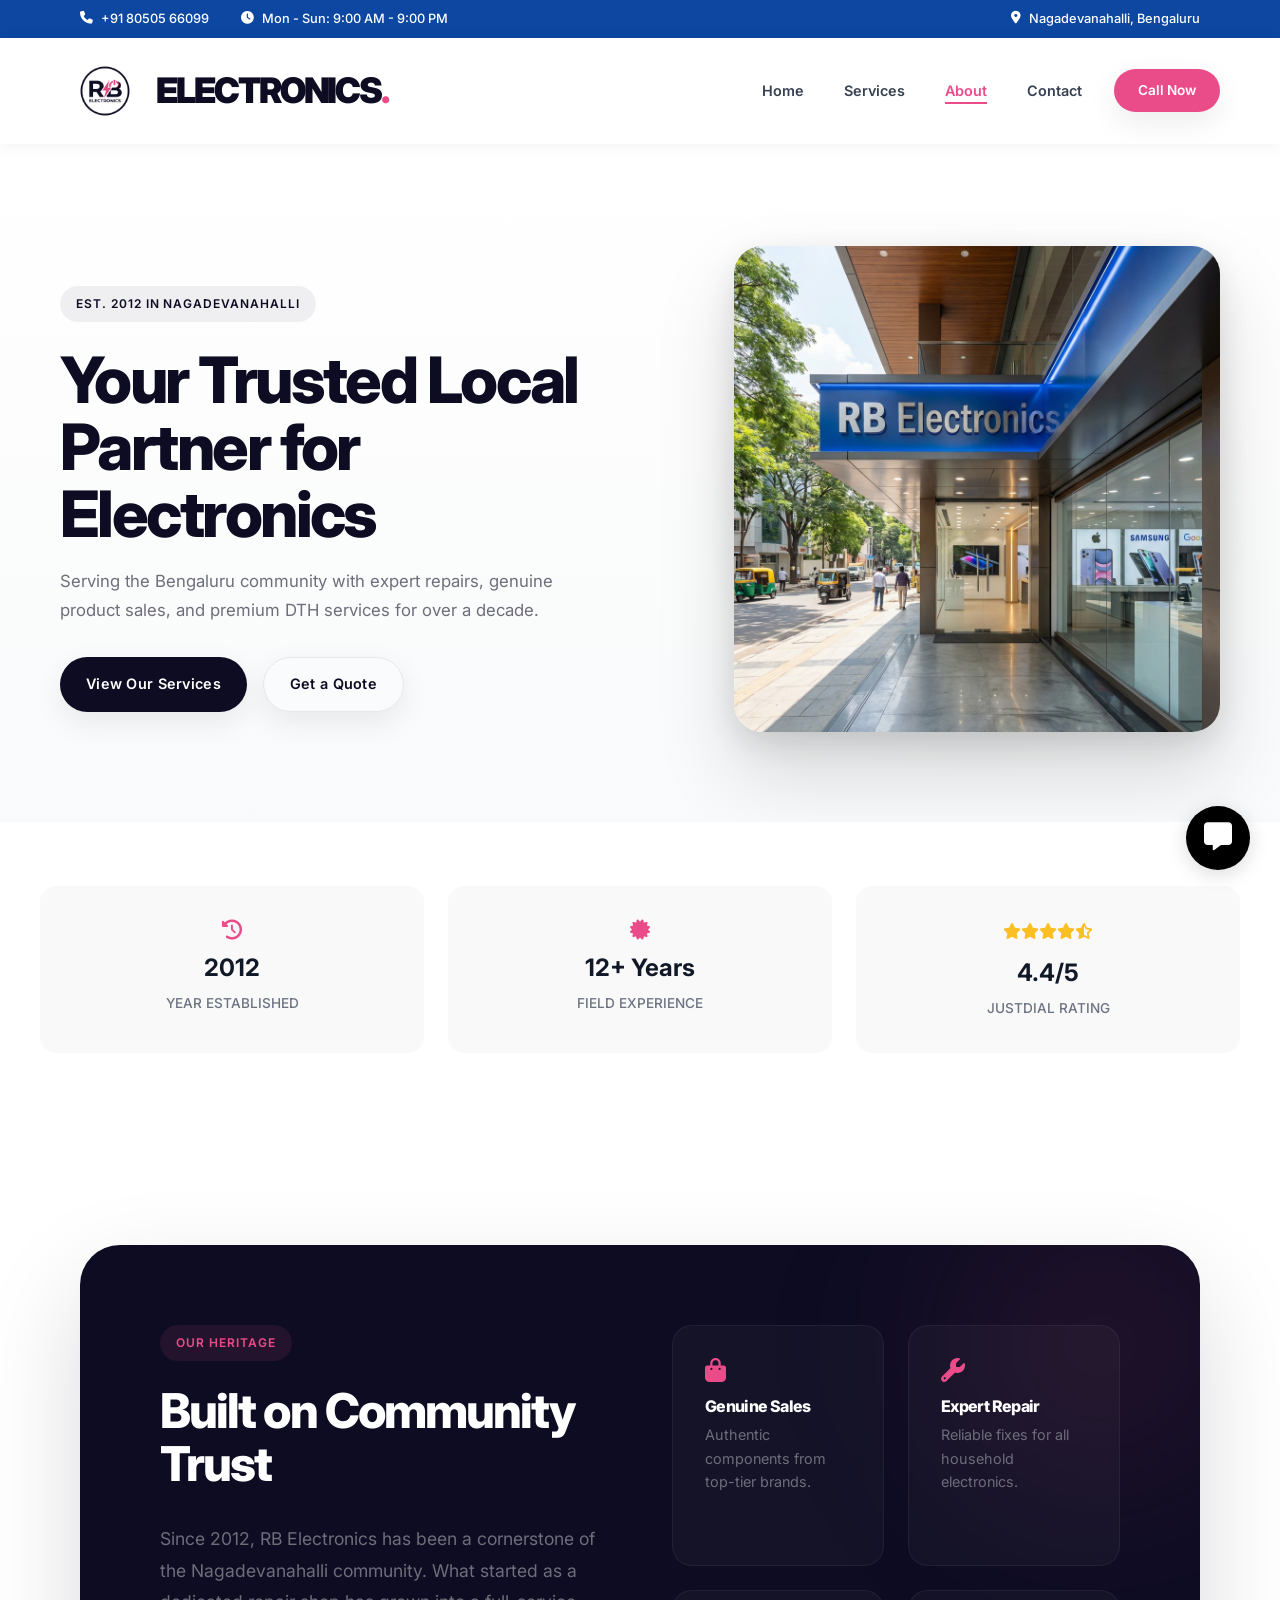
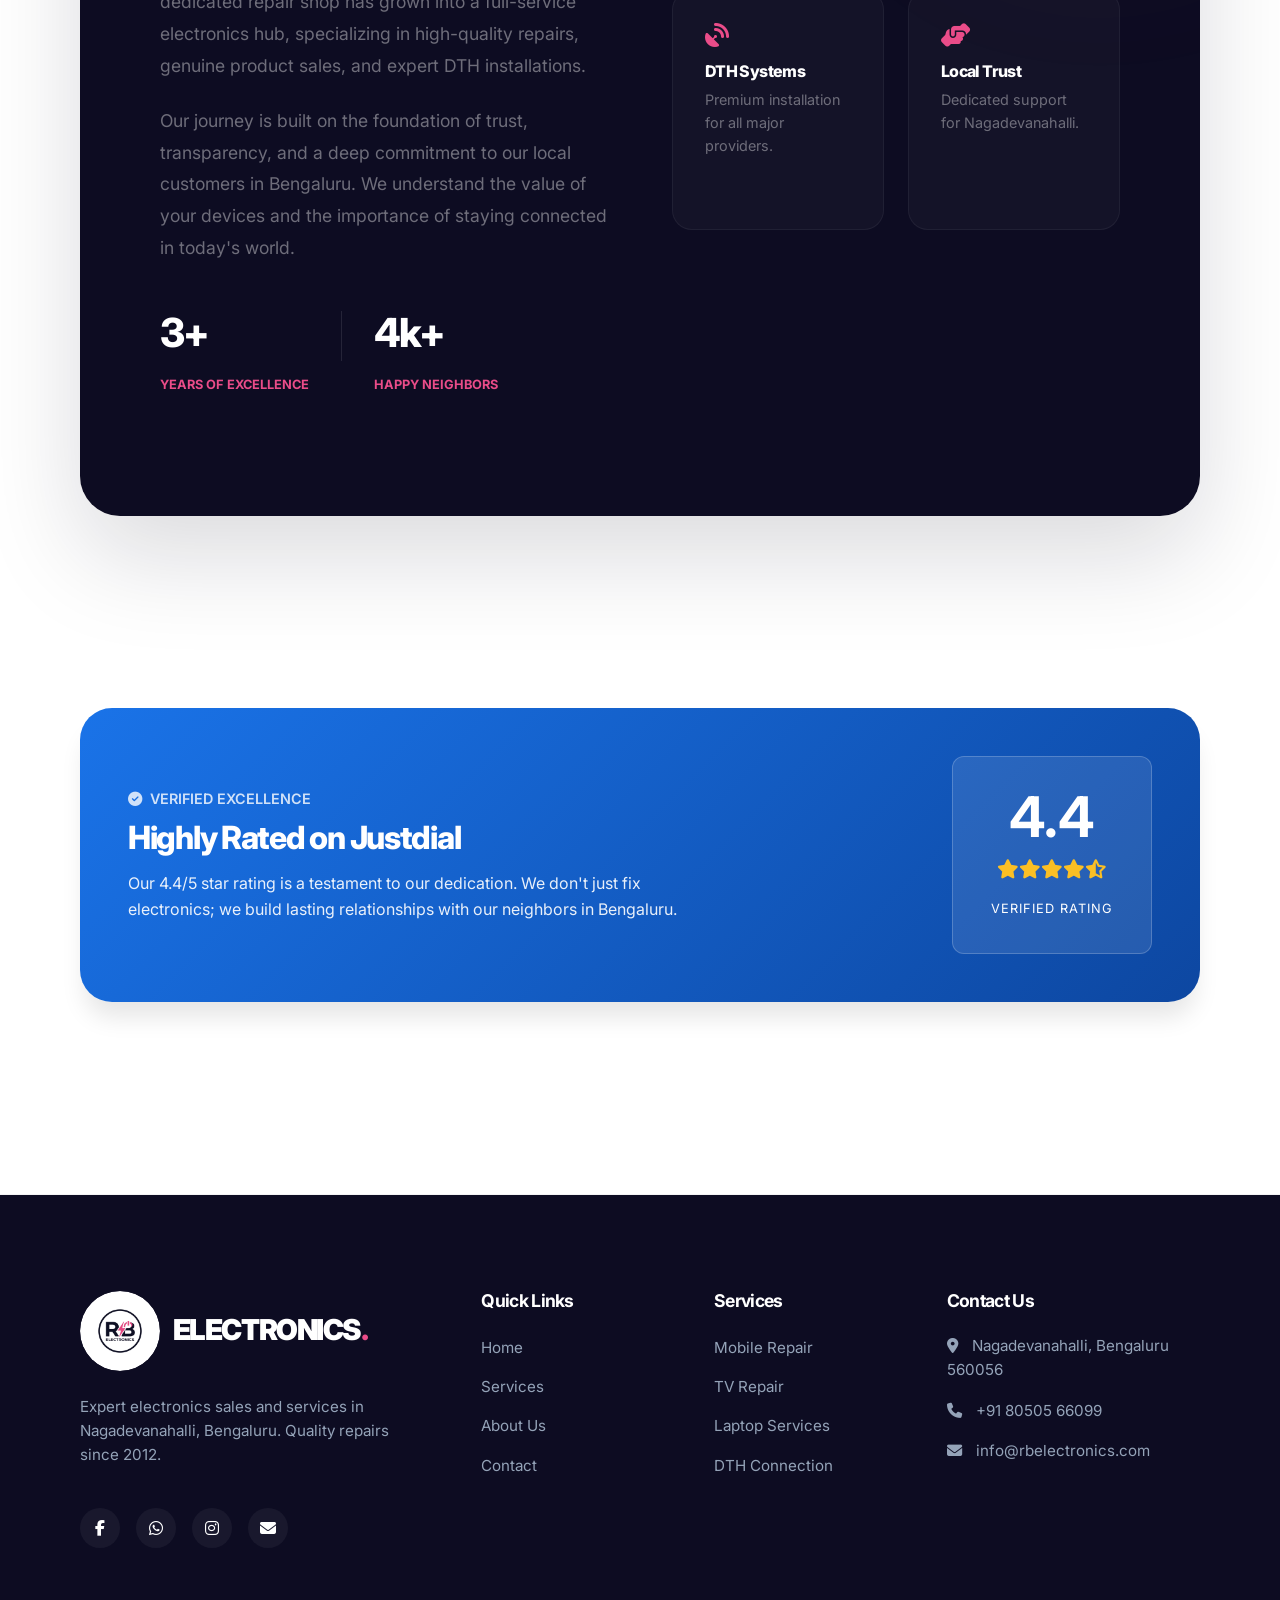
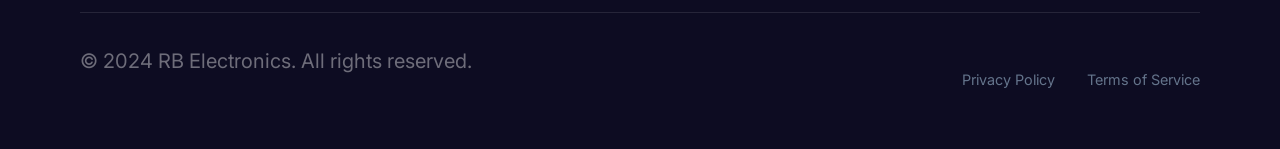
==== about.html @ 361a87d7 "first commit" ====
<!DOCTYPE html>
<html lang="en">

<head>
    <meta charset="UTF-8">
    <meta name="viewport" content="width=device-width, initial-scale=1.0">

    <!-- SEO Meta Tags -->
    <title>About RB Electronics - Trusted Since 2012</title>
    <meta name="description"
        content="Learn about RB Electronics, your local trusted partner for electronics in Bengaluru. Over 12 years of experience serving Nagadevanahalli with quality repairs and genuine products.">
    <meta name="keywords"
        content="About RB Electronics, Electronics Store History, Trusted Mobile Repair, Local Business Bengaluru, Electronics Service Experts">
    <meta name="author" content="RB Electronics">
    <meta name="robots" content="index, follow">
    <link rel="canonical" href="https://rbelectronics.com/about.html">

    <!-- Open Graph / Facebook -->
    <meta property="og:type" content="website">
    <meta property="og:url" content="https://rbelectronics.com/about.html">
    <meta property="og:title" content="About Us | RB Electronics">
    <meta property="og:description"
        content="Serving Bengaluru since 2012 with honesty, quality, and expertise in electronics services.">
    <meta property="og:image" content="assets/rb_electronics_logo_circle_1769456589043.png">

    <!-- Twitter -->
    <meta property="twitter:card" content="summary_large_image">
    <meta property="twitter:url" content="https://rbelectronics.com/about.html">
    <meta property="twitter:title" content="About Us | RB Electronics">
    <meta property="twitter:description"
        content="Serving Bengaluru since 2012 with honesty, quality, and expertise in electronics services.">
    <meta property="twitter:image" content="assets/rb_electronics_logo_circle_1769456589043.png">

    <!-- Favicon -->
    <link rel="icon" type="image/png" href="assets/rb_electronics_logo_circle_1769456589043.png">

    <!-- Fonts & CSS -->
    <link rel="preconnect" href="https://fonts.googleapis.com">
    <link rel="preconnect" href="https://fonts.gstatic.com" crossorigin>
    <link
        href="https://fonts.googleapis.com/css2?family=Inter:wght@400;500;600;700;800&family=Poppins:wght@400;600;700&display=swap"
        rel="stylesheet">
    <link rel="stylesheet" href="https://cdnjs.cloudflare.com/ajax/libs/font-awesome/6.4.0/css/all.min.css">
    <link rel="stylesheet" href="https://unpkg.com/aos@2.3.1/dist/aos.css">
    <link rel="stylesheet" href="style.css">
</head>

<body>

    <!-- Top Bar -->
    <div class="top-bar">
        <div class="container top-bar-content">
            <div class="top-bar-info">
                <span><i class="fa-solid fa-phone"></i> +91 80505 66099</span>
                <span><i class="fa-solid fa-clock"></i> Mon - Sun: 9:00 AM - 9:00 PM</span>
            </div>
            <div class="top-bar-info">
                <span><i class="fa-solid fa-location-dot"></i> Nagadevanahalli, Bengaluru</span>
            </div>
        </div>
    </div>

    <!-- Simple Navbar -->
    <nav class="navbar">
        <div class="nav-container">
            <a href="index.html" class="logo">
                <img src="assets/rb_electronics_logo_transparent.png" alt="RB Electronics Logo">
                <span class="logo-text">Electronics</span>
            </a>
            <div style="display: flex; align-items: center;">
                <ul class="nav-links">
                    <li><a href="index.html">Home</a></li>
                    <li><a href="services.html">Services</a></li>
                    <li><a href="about.html" class="active">About</a></li>
                    <li><a href="contact.html">Contact</a></li>
                </ul>
                <a href="tel:+918050566099" class="btn nav-cta" style="margin-left: 2rem;">Call Now</a>
                <button class="mobile-menu-btn"><i class="fa-solid fa-bars"></i></button>
            </div>
        </div>
    </nav>

    <!-- Split Hero -->
    <section class="hero-split">
        <div class="hero-split-grid">
            <div class="hero-left" data-aos="fade-right">
                <span class="badge-blue-soft">Est. 2012 in Nagadevanahalli</span>
                <h1>Your Trusted Local Partner for Electronics</h1>
                <p>Serving the Bengaluru community with expert repairs, genuine product sales, and premium DTH services
                    for over a decade.</p>
                <div style="display: flex; gap: 1rem; flex-wrap: wrap;">
                    <a href="services.html" class="btn btn-pill" style="background: #0d0c22;">View Our Services</a>
                    <a href="contact.html" class="btn btn-outline btn-pill">Get a Quote</a>
                </div>
            </div>
            <div class="hero-image-container" data-aos="fade-left">
                <img src="assets/storefront_exterior_v2_1769453397048.png" alt="RB Electronics Storefront">
            </div>
        </div>
    </section>

    <!-- Stats Strip -->
    <div class="stats-strip">
        <div class="stats-grid-4">
            <div class="stat-card-white" style="text-align: center; border: none; background: #f9f9f9;"
                data-aos="zoom-in">
                <i class="fa-solid fa-clock-rotate-left stat-icon-sm"></i>
                <span class="stat-value">2012</span>
                <span class="stat-label">YEAR ESTABLISHED</span>
            </div>
            <div class="stat-card-white" style="text-align: center; border: none; background: #f9f9f9;"
                data-aos="zoom-in" data-aos-delay="100">
                <i class="fa-solid fa-certificate stat-icon-sm"></i>
                <span class="stat-value">12+ Years</span>
                <span class="stat-label">FIELD EXPERIENCE</span>
            </div>
            <div class="stat-card-white" style="text-align: center; border: none; background: #f9f9f9;"
                data-aos="zoom-in" data-aos-delay="200">
                <div style="color: #fbbf24; margin-bottom: 0.5rem;">
                    <i class="fa-solid fa-star"></i><i class="fa-solid fa-star"></i><i class="fa-solid fa-star"></i><i
                        class="fa-solid fa-star"></i><i class="fa-solid fa-star-half-stroke"></i>
                </div>
                <span class="stat-value">4.4/5</span>
                <span class="stat-label">JUSTDIAL RATING</span>
            </div>
        </div>
    </div>

    <!-- Our Journey Content - Premium Redesign -->
    <section class="section" style="background: white;">
        <div class="container">
            <div style="background: var(--secondary-color); color: white; border-radius: 40px; padding: 5rem; box-shadow: 0 40px 100px rgba(13, 12, 34, 0.15); overflow: hidden; position: relative;"
                data-aos="fade-up">
                <!-- Background Decoration -->
                <div
                    style="position: absolute; top: -50px; right: -50px; width: 300px; height: 300px; background: rgba(234, 76, 137, 0.1); border-radius: 50%; filter: blur(100px);">
                </div>

                <div class="about-journey-grid"
                    style="display: grid; grid-template-columns: 1fr 1fr; gap: 4rem; align-items: start; position: relative; z-index: 1;">
                    <!-- Left Text Content -->
                    <div>
                        <span class="badge-blue-soft"
                            style="background: rgba(234, 76, 137, 0.1); color: var(--primary-color);">OUR
                            HERITAGE</span>
                        <h2 style="color: white; font-size: 3rem; margin-bottom: 2rem; letter-spacing: -0.04em;">Built
                            on Community Trust</h2>
                        <p style="color: #6e6d7a; font-size: 1.1rem; line-height: 1.8; margin-bottom: 1.5rem;">Since
                            2012, RB Electronics has been a cornerstone of the Nagadevanahalli community. What started
                            as a dedicated repair shop has grown into a full-service electronics hub, specializing in
                            high-quality repairs, genuine product sales, and expert DTH installations.</p>
                        <p style="color: #6e6d7a; font-size: 1.1rem; line-height: 1.8;">Our journey is built on the
                            foundation of trust, transparency, and a deep commitment to our local customers in
                            Bengaluru. We understand the value of your devices and the importance of staying connected
                            in today's world.</p>

                        <div style="margin-top: 3rem; display: flex; gap: 2rem;">
                            <div>
                                <h3 id="yearCounter" style="color: white; font-size: 2.5rem;">0</h3>
                                <p
                                    style="font-size: 0.8rem; text-transform: uppercase; color: var(--primary-color); font-weight: 700;">
                                    Years of Excellence</p>
                            </div>
                            <div style="width: 1px; height: 50px; background: rgba(255,255,255,0.1);"></div>
                            <div>
                                <h3 id="customerCounter" style="color: white; font-size: 2.5rem;">0</h3>
                                <p
                                    style="font-size: 0.8rem; text-transform: uppercase; color: var(--primary-color); font-weight: 700;">
                                    Happy Neighbors</p>
                            </div>
                        </div>
                    </div>

                    <!-- Right Feature Grid (Internal) -->
                    <div style="display: grid; grid-template-columns: 1fr 1fr; gap: 1.5rem;">
                        <div style="background: rgba(255,255,255,0.03); padding: 2rem; border-radius: 20px; border: 1px solid rgba(255,255,255,0.05); transition: 0.3s;"
                            onmouseover="this.style.background='rgba(255,255,255,0.06)'"
                            onmouseout="this.style.background='rgba(255,255,255,0.03)'">
                            <i class="fa-solid fa-bag-shopping"
                                style="font-size: 1.5rem; color: var(--primary-color); margin-bottom: 1rem;"></i>
                            <h4 style="color: white; margin-bottom: 0.5rem;">Genuine Sales</h4>
                            <p style="font-size: 0.9rem; color: #6e6d7a;">Authentic components from top-tier brands.</p>
                        </div>
                        <div style="background: rgba(255,255,255,0.03); padding: 2rem; border-radius: 20px; border: 1px solid rgba(255,255,255,0.05); transition: 0.3s;"
                            onmouseover="this.style.background='rgba(255,255,255,0.06)'"
                            onmouseout="this.style.background='rgba(255,255,255,0.03)'">
                            <i class="fa-solid fa-wrench"
                                style="font-size: 1.5rem; color: var(--primary-color); margin-bottom: 1rem;"></i>
                            <h4 style="color: white; margin-bottom: 0.5rem;">Expert Repair</h4>
                            <p style="font-size: 0.9rem; color: #6e6d7a;">Reliable fixes for all household electronics.
                            </p>
                        </div>
                        <div style="background: rgba(255,255,255,0.03); padding: 2rem; border-radius: 20px; border: 1px solid rgba(255,255,255,0.05); transition: 0.3s;"
                            onmouseover="this.style.background='rgba(255,255,255,0.06)'"
                            onmouseout="this.style.background='rgba(255,255,255,0.03)'">
                            <i class="fa-solid fa-satellite-dish"
                                style="font-size: 1.5rem; color: var(--primary-color); margin-bottom: 1rem;"></i>
                            <h4 style="color: white; margin-bottom: 0.5rem;">DTH Systems</h4>
                            <p style="font-size: 0.9rem; color: #6e6d7a;">Premium installation for all major providers.
                            </p>
                        </div>
                        <div style="background: rgba(255,255,255,0.03); padding: 2rem; border-radius: 20px; border: 1px solid rgba(255,255,255,0.05); transition: 0.3s;"
                            onmouseover="this.style.background='rgba(255,255,255,0.06)'"
                            onmouseout="this.style.background='rgba(255,255,255,0.03)'">
                            <i class="fa-solid fa-handshake-angle"
                                style="font-size: 1.5rem; color: var(--primary-color); margin-bottom: 1rem;"></i>
                            <h4 style="color: white; margin-bottom: 0.5rem;">Local Trust</h4>
                            <p style="font-size: 0.9rem; color: #6e6d7a;">Dedicated support for Nagadevanahalli.</p>
                        </div>
                    </div>
                </div>
            </div>
        </div>
    </section>

    <!-- JustDial CTA Block -->
    <section class="container" style="padding-bottom: 4rem;">
        <div class="cta-block-blue"
            style="text-align: left; display: flex; align-items: center; justify-content: space-between; flex-wrap: wrap; text-align: left; padding: 3rem;"
            data-aos="zoom-out">
            <div style="max-width: 600px;">
                <div
                    style="display: flex; align-items: center; gap: 0.5rem; color: rgba(255,255,255,0.8); margin-bottom: 0.5rem; font-size: 0.9rem; font-weight: 600; text-transform: uppercase;">
                    <i class="fa-solid fa-circle-check"></i> Verified Excellence
                </div>
                <h2 style="margin-bottom: 1rem;">Highly Rated on Justdial</h2>
                <p style="margin-left: 0; font-size: 1rem; margin-bottom: 0;">Our 4.4/5 star rating is a testament to
                    our dedication. We don't just fix electronics; we build lasting relationships with our neighbors in
                    Bengaluru.</p>
            </div>

            <div
                style="background: rgba(255,255,255,0.1); padding: 2rem; border-radius: 12px; text-align: center; border: 1px solid rgba(255,255,255,0.2); min-width: 200px;">
                <span
                    style="display: block; font-size: 3.5rem; font-weight: 700; color: white; line-height: 1;">4.4</span>
                <div style="color: #fbbf24; font-size: 1.2rem; margin: 0.5rem 0;">
                    <i class="fa-solid fa-star"></i><i class="fa-solid fa-star"></i><i class="fa-solid fa-star"></i><i
                        class="fa-solid fa-star"></i><i class="fa-solid fa-star-half-stroke"></i>
                </div>
                <span style="color: white; font-size: 0.8rem; text-transform: uppercase; letter-spacing: 1px;">Verified
                    Rating</span>
            </div>
        </div>
    </section>

    <!-- Footer -->
    <footer>
        <div class="container">
            <div class="footer-grid">
                <div class="footer-col" data-aos="fade-up">
                    <a href="index.html" class="footer-brand">
                        <div class="footer-logo-wrap">
                            <img src="assets/rb_electronics_logo_transparent.png" alt="RB Electronics Logo">
                        </div>
                        <span class="logo-text">ELECTRONICS</span>
                    </a>
                    <p>Expert electronics sales and services in Nagadevanahalli, Bengaluru. Quality repairs since 2012.
                    </p>
                    <div class="social-links">
                        <a href="#" class="social-btn"><i class="fa-brands fa-facebook-f"></i></a>
                        <a href="https://wa.me/918050566099" class="social-btn"><i
                                class="fa-brands fa-whatsapp"></i></a>
                        <a href="#" class="social-btn"><i class="fa-brands fa-instagram"></i></a>
                        <a href="mailto:info@rbelectronics.com" class="social-btn"><i
                                class="fa-solid fa-envelope"></i></a>
                    </div>
                </div>

                <div class="footer-col" data-aos="fade-up" data-aos-delay="100">
                    <h4>Quick Links</h4>
                    <ul class="footer-links">
                        <li><a href="index.html">Home</a></li>
                        <li><a href="services.html">Services</a></li>
                        <li><a href="about.html">About Us</a></li>
                        <li><a href="contact.html">Contact</a></li>
                    </ul>
                </div>

                <div class="footer-col" data-aos="fade-up" data-aos-delay="200">
                    <h4>Services</h4>
                    <ul class="footer-links">
                        <li><a href="services.html">Mobile Repair</a></li>
                        <li><a href="services.html">TV Repair</a></li>
                        <li><a href="services.html">Laptop Services</a></li>
                        <li><a href="services.html">DTH Connection</a></li>
                    </ul>
                </div>

                <div class="footer-col" data-aos="fade-up" data-aos-delay="300">
                    <h4>Contact Us</h4>
                    <p style="margin-bottom: 1rem;"><i class="fa-solid fa-location-dot" style="margin-right: 10px;"></i>
                        Nagadevanahalli, Bengaluru 560056</p>
                    <p style="margin-bottom: 1rem;"><i class="fa-solid fa-phone" style="margin-right: 10px;"></i> +91
                        80505 66099</p>
                    <p><i class="fa-solid fa-envelope" style="margin-right: 10px;"></i> info@rbelectronics.com</p>
                </div>
            </div>

            <div class="footer-bottom">
                <p>&copy; 2024 RB Electronics. All rights reserved.</p>
                <div style="display: flex; gap: 2rem;">
                    <a href="#">Privacy Policy</a>
                    <a href="#">Terms of Service</a>
                </div>
            </div>
        </div>
    </footer>

    <script src="https://unpkg.com/aos@2.3.1/dist/aos.js"></script>
    <script>
        AOS.init({
            duration: 800,
            easing: 'ease-in-out',
            once: true
        });

        // Counter Animation Logic
        function animateCounter(id, target, suffix = "") {
            const el = document.getElementById(id);
            if (!el) return;
            let current = 0;
            const duration = 2000; // 2 seconds
            const stepTime = 30;
            const steps = duration / stepTime;
            const increment = target / steps;

            const timer = setInterval(() => {
                current += increment;
                if (current >= target) {
                    el.innerText = target + suffix;
                    clearInterval(timer);
                } else {
                    el.innerText = Math.floor(current) + suffix;
                }
            }, stepTime);
        }

        const observer = new IntersectionObserver((entries) => {
            entries.forEach(entry => {
                if (entry.isIntersecting) {
                    animateCounter('yearCounter', 12, "+");
                    animateCounter('customerCounter', 15, "k+");
                    observer.unobserve(entry.target);
                }
            });
        }, { threshold: 0.5 });

        const yearEl = document.getElementById('yearCounter');
        if (yearEl) observer.observe(yearEl.parentElement.parentElement);

        // Mobile Menu Toggle
        const mobileMenuBtn = document.querySelector('.mobile-menu-btn');
        const navLinks = document.querySelector('.nav-links');

        if (mobileMenuBtn) {
            mobileMenuBtn.addEventListener('click', () => {
                navLinks.classList.toggle('active');
            });
        }

        // --- SECURITY: PREVENT INSPECTION ---
        document.addEventListener('contextmenu', function (e) {
            e.preventDefault();
        });

        document.onkeydown = function (e) {
            // F12
            if (e.keyCode == 123) return false;
            // Ctrl+Shift+I (Inspect)
            if (e.ctrlKey && e.shiftKey && e.keyCode == 73) return false;
            // Ctrl+Shift+C (Element Inspector)
            if (e.ctrlKey && e.shiftKey && e.keyCode == 67) return false;
            // Ctrl+Shift+J (Console)
            if (e.ctrlKey && e.shiftKey && e.keyCode == 74) return false;
            // Ctrl+U (View Source)
            if (e.ctrlKey && e.keyCode == 85) return false;
        };
    </script>
    <script src="chatbot.js"></script>
</body>

</html>
---- style.css ----
/* Modern Reset & Base Styles */
:root {
    --primary-color: #ea4c89;
    /* The pink from screenshot */
    --secondary-color: #0d0c22;
    /* The charcoal from screenshot */
    --text-dark: #0d0c22;
    --text-light: #6e6d7a;
    --white: #ffffff;
    --light-bg: #ffffff;
    /* Dribbble is very white */
    --border-color: #f3f3f4;
    --shadow-sm: 0 1px 2px rgba(0, 0, 0, 0.05);
    --shadow-md: 0 10px 40px rgba(0, 0, 0, 0.04);
    --shadow-lg: 0 20px 60px rgba(0, 0, 0, 0.08);
    --font-family: 'Inter', sans-serif;
    --max-width: 1200px;
    --transition: all 0.3s cubic-bezier(0.4, 0, 0.2, 1);
    --section-padding: 8rem;
}

* {
    margin: 0;
    padding: 0;
    box-sizing: border-box;
}

body {
    font-family: var(--font-family);
    color: var(--text-dark);
    line-height: 1.7;
    /* More line height for readability */
    background-color: var(--light-bg);
    -webkit-font-smoothing: antialiased;
}

a {
    text-decoration: none;
    color: inherit;
    transition: var(--transition);
}

ul {
    list-style: none;
}

img {
    max-width: 100%;
    height: auto;
    display: block;
}

.container {
    max-width: var(--max-width);
    margin: 0 auto;
    padding: 0 40px;
    /* More breathing room on sides */
}

/* Typography */
h1,
h2,
h3,
h4 {
    color: var(--text-dark);
    font-weight: 800;
    /* Extra bold for Dribbble look */
    margin-bottom: 1.25rem;
    letter-spacing: -0.04em;
    /* Tight letter spacing */
    line-height: 1.1;
}

/* Typography matching Screenshot */
h1 {
    font-size: 5rem;
    /* Even larger */
    font-weight: 800;
    letter-spacing: -0.06em;
    /* Even tighter */
    line-height: 0.95;
    /* Ultra tight */
    color: var(--text-dark);
    margin-bottom: 2.5rem;
}

h2 {
    font-size: 3rem;
    font-weight: 800;
    letter-spacing: -0.04em;
    line-height: 1.1;
    color: var(--text-dark);
}

p {
    font-size: 1.25rem;
    line-height: 1.6;
    color: var(--text-light);
    font-weight: 400;
    margin-bottom: 2.5rem;
}

p.small {
    font-size: 1rem;
}

@media (max-width: 768px) {
    h1 {
        font-size: 2.5rem;
    }

    h2 {
        font-size: 2rem;
    }
}

/* Buttons */
.btn {
    display: inline-flex;
    align-items: center;
    justify-content: center;
    gap: 0.75rem;
    padding: 12px 24px;
    background-color: var(--secondary-color);
    color: var(--white);
    border-radius: 8px;
    /* Dribbble uses slightly less rounded for primary UI now */
    font-weight: 600;
    font-family: 'Inter', sans-serif;
    text-align: center;
    border: none;
    cursor: pointer;
    font-size: 0.95rem;
    transition: var(--transition);
}

.btn:hover {
    background-color: #0d0c22;
    transform: translateY(-2px);
    box-shadow: 0 10px 20px rgba(0, 0, 0, 0.1);
}

.btn-primary {
    background: var(--primary-color);
}

.btn-outline {
    background-color: transparent;
    border: 1px solid var(--border-color);
    color: var(--text-dark);
}

.btn-pill {
    border-radius: 50px;
    padding: 12px 28px;
}

/* Top Bar */
.top-bar {
    background-color: #0d47a1;
    color: white;
    padding: 8px 0;
    font-size: 0.8rem;
    font-weight: 500;
}

.top-bar-content {
    display: flex;
    justify-content: space-between;
    align-items: center;
}

.top-bar-info {
    display: flex;
    gap: 2rem;
}

.top-bar-info span {
    display: flex;
    align-items: center;
    gap: 0.5rem;
}

/* Navigation */
.navbar {
    background-color: var(--white);
    padding: 0.4rem 0;
    /* Significantly reduced vertical padding */
    position: sticky;
    top: 0;
    z-index: 1000;
    box-shadow: 0 2px 15px rgba(0, 0, 0, 0.05);
    /* Added slight shadow for better separation */
}

.nav-links a {
    font-weight: 600;
    font-size: 0.95rem;
    color: #6e6d7a;
    transition: color 0.2s ease;
}

.nav-links a:hover {
    color: #0d0c22;
}

.nav-container {
    display: flex;
    justify-content: space-between;
    align-items: center;
    padding: 0.1rem 20px;
    /* Reduced to minimum for vertical compactness */
    max-width: var(--max-width);
    margin: 0 auto;
}

.logo {
    display: flex;
    align-items: center;
    gap: 0.4rem;
    /* Ultra tight gap to bring logo right next to text */
    text-decoration: none;
}

.logo img {
    width: 90px;
    height: 90px;
    border-radius: 50% !important;
    /* Force circular crop */
    object-fit: cover;
    /* Crop to fill circle and hide white edges */
    /* Crops to show only circular part, hides white background */
    background: transparent;
    display: block;
    transition: var(--transition);
}

.logo:hover img {
    transform: scale(1.1) rotate(5deg);
}

.logo-text {
    font-size: 2.2rem;
    /* Massive text to match the 90px icon */
    font-weight: 900;
    color: var(--text-dark);
    font-family: 'Inter', sans-serif;
    letter-spacing: -0.06em;
    text-transform: uppercase;
    line-height: 1;
}

.logo-text::after {
    content: '.';
    color: var(--primary-color);
}

.nav-links {
    display: flex;
    gap: 2.5rem;
    align-items: center;
}

.nav-links a {
    font-weight: 600;
    color: #374151;
    font-size: 0.9rem;
    position: relative;
    padding: 5px 0;
}

.nav-links a::after {
    content: '';
    position: absolute;
    bottom: 0;
    left: 0;
    width: 0;
    height: 2px;
    background: var(--primary-color);
    transition: var(--transition);
}

.nav-links a:hover::after,
.nav-links a.active::after {
    width: 100%;
}

.nav-links a:hover,
.nav-links a.active {
    color: var(--primary-color);
}

.nav-cta {
    background: var(--primary-color);
    color: white !important;
    padding: 10px 24px !important;
    border-radius: 50px;
    font-size: 0.85rem !important;
    box-shadow: 0 4px 15px rgba(26, 115, 232, 0.2);
}

.nav-cta:hover {
    background: var(--secondary-color);
    transform: translateY(-2px);
    box-shadow: 0 6px 20px rgba(26, 115, 232, 0.3);
}

.mobile-menu-btn {
    display: none;
    font-size: 1.5rem;
    cursor: pointer;
    background: none;
    border: none;
    color: var(--text-dark);
}

/* Footer */
footer {
    background-color: var(--white);
    color: var(--text-dark);
    padding: 3rem 0;
    border-top: 1px solid var(--border-color);
    margin-top: auto;
}

.footer-grid {
    display: grid;
    grid-template-columns: repeat(auto-fit, minmax(200px, 1fr));
    gap: 2rem;
    margin-bottom: 2rem;
}

.footer-bottom {
    text-align: center;
    padding-top: 2rem;
    border-top: 1px solid var(--border-color);
    color: var(--text-light);
    font-size: 0.85rem;
}

/* ---------------------------------------------------------
   NEW CONTACT PAGE STYLES (Matching the Image - Prev Step)
--------------------------------------------------------- */
/* ... (retaining the specific contact styles handled well previously, but now we add newer premium ones) ... */
.page-header-clean {
    padding: 3rem 20px 2rem;
    background-color: var(--light-bg);
}

.status-pill {
    display: inline-flex;
    align-items: center;
    gap: 8px;
    background-color: #d1fae5;
    color: #047857;
    padding: 6px 12px;
    border-radius: 4px;
    font-size: 0.75rem;
    font-weight: 700;
    letter-spacing: 0.5px;
    text-transform: uppercase;
    margin-bottom: 1rem;
}

.status-dot {
    width: 6px;
    height: 6px;
    background-color: #10b981;
    border-radius: 50%;
}

.contact-title {
    font-size: 2.25rem;
    font-weight: 700;
    color: #111827;
    margin-bottom: 1rem;
    letter-spacing: -0.5px;
}

.contact-subtitle {
    color: #4b5563;
    max-width: 600px;
    font-size: 1rem;
    line-height: 1.6;
}

.contact-cards-container {
    padding: 0 20px;
    margin-bottom: 3rem;
}

.cards-grid-4 {
    display: grid;
    grid-template-columns: repeat(4, 1fr);
    gap: 2rem;
    max-width: var(--max-width);
    margin: 0 auto;
}

@media (max-width: 1024px) {
    .cards-grid-4 {
        grid-template-columns: repeat(2, 1fr);
    }
}

@media (max-width: 600px) {
    .cards-grid-4 {
        grid-template-columns: 1fr;
    }
}

.cards-grid-3 {
    display: grid;
    grid-template-columns: repeat(3, 1fr);
    gap: var(--grid-gap);
    max-width: var(--max-width);
    margin: 0 auto;
}

@media (max-width: 900px) {
    .cards-grid-3 {
        grid-template-columns: repeat(2, 1fr);
    }
}

@media (max-width: 600px) {
    .cards-grid-3 {
        grid-template-columns: 1fr;
    }
}

.info-card {
    background: var(--white);
    padding: 1.5rem;
    border-radius: 8px;
    border: 1px solid #e5e7eb;
    text-align: left;
    height: 100%;
    transition: all 0.2s;
}

.info-card:hover {
    border-color: #bfdbfe;
    box-shadow: 0 4px 6px -1px rgba(0, 0, 0, 0.05);
}

.icon-box {
    width: 40px;
    height: 40px;
    background-color: #eff6ff;
    color: #2563eb;
    display: flex;
    align-items: center;
    justify-content: center;
    border-radius: 8px;
    font-size: 1rem;
    margin-bottom: 1rem;
}

.split-section {
    padding: 0 20px 4rem;
}

.split-grid {
    display: grid;
    grid-template-columns: 1.2fr 0.8fr;
    /* Weighted split */
    gap: 4rem;
    /* More GAPING */
    max-width: var(--max-width);
    margin: 0 auto;
    align-items: start;
}

.map-wrapper {
    position: relative;
    background-color: #e5e7eb;
    border-radius: 12px;
    overflow: hidden;
    height: 100%;
    min-height: 500px;
    border: 1px solid #d1d5db;
}

.map-search-bar {
    position: absolute;
    top: 1rem;
    left: 1rem;
    right: 1rem;
    background: white;
    padding: 0.75rem 1rem;
    border-radius: 8px;
    box-shadow: 0 2px 4px rgba(0, 0, 0, 0.1);
    display: flex;
    align-items: center;
    gap: 0.5rem;
    font-size: 0.9rem;
    color: #374151;
    z-index: 10;
}

.map-controls {
    position: absolute;
    bottom: 2rem;
    right: 1rem;
    display: flex;
    flex-direction: column;
    gap: 0.5rem;
    z-index: 10;
}

.map-btn {
    width: 36px;
    height: 36px;
    background: white;
    border-radius: 4px;
    display: flex;
    align-items: center;
    justify-content: center;
    box-shadow: 0 1px 2px rgba(0, 0, 0, 0.2);
    cursor: pointer;
    color: #4b5563;
}

.map-btn.blue {
    background-color: #2563eb;
    color: white;
}

.form-container {
    background: var(--white);
    padding: 3.5rem;
    /* More internal space */
    border-radius: 24px;
    border: 1px solid #e5e7eb;
    box-shadow: 0 4px 24px rgba(0, 0, 0, 0.04);
}

.form-header {
    margin-bottom: 2rem;
}

.form-control {
    width: 100%;
    padding: 0.75rem;
    border: 1px solid #d1d5db;
    border-radius: 6px;
    font-family: inherit;
    font-size: 0.9rem;
    color: #111827;
    margin-bottom: 1.25rem;
    background-color: #fff;
}

.btn-primary-block {
    display: block;
    width: 100%;
    padding: 0.875rem;
    background-color: #1a73e8;
    color: white;
    border: none;
    border-radius: 6px;
    font-weight: 600;
    font-size: 0.95rem;
    cursor: pointer;
    display: flex;
    align-items: center;
    justify-content: center;
    gap: 0.5rem;
}

/* ---------------------------------------------------------
   PREMIUM COMPONENT STYLES (New for Home/Services/About)
--------------------------------------------------------- */

.section {
    padding: var(--section-padding) 0;
}

/* Badges & Pills */
.badge-blue-soft {
    background-color: #f1f5f9;
    color: var(--primary-color);
    padding: 6px 14px;
    border-radius: 6px;
    font-size: 0.7rem;
    font-weight: 700;
    text-transform: uppercase;
    letter-spacing: 0.1em;
    display: inline-block;
    margin-bottom: 1rem;
}

/* Split Hero (Home/About) */
/* Split Hero (Home/About) - Dribbble Style */
.hero-split {
    padding: 7rem 0 5rem;
    background: linear-gradient(180deg,
            #ffffff 0%,
            #f9fafb 100%);
    overflow: hidden;
}

.hero-split-grid {
    display: grid;
    grid-template-columns: 1.1fr 0.9fr;
    gap: 5rem;
    align-items: center;
    max-width: var(--max-width);
    margin: 0 auto;
    padding: 0 20px;
}

.hero-left h1 {
    font-family: 'Inter', sans-serif;
    font-size: clamp(2.8rem, 5vw, 4.2rem);
    font-weight: 800;
    line-height: 1.05;
    letter-spacing: -0.04em;
    margin-bottom: 1.2rem;
    color: #0d0c22;
}

.hero-left p {
    font-size: 1.05rem;
    line-height: 1.75;
    color: #6e6d7a;
    max-width: 520px;
    margin-bottom: 2rem;
}

/* Badge (Dribbble pill) */
.badge-blue-soft {
    display: inline-block;
    padding: 8px 16px;
    font-size: 0.75rem;
    font-weight: 600;
    letter-spacing: 0.08em;
    text-transform: uppercase;
    border-radius: 999px;
    background: rgba(13, 12, 34, 0.06);
    color: #0d0c22;
    margin-bottom: 1.5rem;
}

/* CTA Buttons (Soft + Depth) */
/* CTA Buttons (Dribbble Style) */
.btn-pill {
    padding: 14px 26px;
    border-radius: 999px;
    font-size: 0.9rem;
    font-weight: 600;
    letter-spacing: 0.02em;
}

.btn {
    box-shadow: 0 10px 30px rgba(0, 0, 0, 0.08);
}

.btn-outline {
    border: 1px solid #e6e6eb;
    background: transparent;
    color: #0d0c22;
}

.btn-outline:hover {
    background: #0d0c22;
    color: #fff;
}

/* Hero Image = Floating Card Effect */
.hero-image-container {
    position: relative;
    text-align: right;
    /* Removed border and overflow:hidden from previous design to allow shadow/glow */
}

.hero-image-container img {
    width: 100%;
    max-width: 520px;
    border-radius: 28px;
    box-shadow:
        0 40px 80px rgba(0, 0, 0, 0.15),
        0 10px 30px rgba(0, 0, 0, 0.1);
    transform: translateY(-10px);
}

/* Optional Dribbble glow */
.hero-image-container::after {
    content: '';
    position: absolute;
    inset: -40px;
    background: radial-gradient(circle,
            rgba(13, 12, 34, 0.08),
            transparent 70%);
    z-index: -1;
}

.hero-stats span {
    font-size: 0.85rem;
    font-weight: 500;
    color: #6e6d7a;
    border-radius: 999px;
}

@media (max-width: 900px) {
    .hero-split-grid {
        grid-template-columns: 1fr;
        text-align: center;
        gap: 3rem;
    }

    .hero-left h1 {
        font-size: 2.5rem;
    }

    .hero-left p {
        margin-left: auto;
        margin-right: auto;
    }

    .hero-image-container {
        text-align: center;
        margin-top: 2rem;
    }

    .hero-image-container img {
        max-width: 100%;
    }
}

/* Stats Strip */
.stats-strip {
    padding: 4rem 20px;
}

.stats-grid-4 {
    display: grid;
    grid-template-columns: repeat(auto-fit, minmax(220px, 1fr));
    gap: 1.5rem;
    max-width: var(--max-width);
    margin: 0 auto;
}

.stat-card-white {
    background: white;
    padding: 2rem;
    border-radius: 16px;
    border: 1px solid var(--border-color);
    text-align: center;
    transition: var(--transition);
}

.stat-card-white:hover {
    border-color: var(--primary-color);
    box-shadow: var(--shadow-md);
}

.stat-icon-sm {
    color: var(--primary-color);
    font-size: 1.25rem;
    margin-bottom: 0.5rem;
}

.stat-value {
    font-size: 1.5rem;
    font-weight: 700;
    color: #111827;
    display: block;
}

.stat-label {
    font-size: 0.85rem;
    color: #6b7280;
    font-weight: 500;
}

/* Service Cards Premium (Image Top) */
.service-card-premium {
    background: white;
    border-radius: 24px;
    /* More rounded */
    padding: 2.5rem;
    /* More internal padding */
    border: 1px solid #f1f3f4;
    transition: var(--transition);
    display: flex;
    flex-direction: column;
}

.service-card-premium:hover {
    transform: translateY(-8px);
    box-shadow: 0 20px 40px rgba(0, 0, 0, 0.06);
    border-color: #e8eaed;
}

.service-img-top {
    height: 240px;
    width: 100%;
    object-fit: cover;
    background-color: #f3f4f6;
    border-radius: 16px;
    margin-bottom: 2rem;
}

.service-body {
    padding: 1.5rem;
    flex: 1;
    display: flex;
    flex-direction: column;
}

.service-title {
    font-size: 1.25rem;
    margin-bottom: 0.5rem;
    color: #111827;
}

.service-desc {
    font-size: 0.9rem;
    color: #4b5563;
    margin-bottom: 1.5rem;
    line-height: 1.5;
}

.service-list {
    list-style: none;
    margin-bottom: 1.5rem;
    margin-top: auto;
}

.service-list li {
    display: flex;
    gap: 0.75rem;
    align-items: flex-start;
    font-size: 0.85rem;
    color: #374151;
    margin-bottom: 0.5rem;
}

.check-icon-xs {
    color: var(--primary-color);
    font-size: 0.8rem;
    margin-top: 0.2rem;
}

.btn-soft-blue {
    display: block;
    width: 100%;
    background-color: #eff6ff;
    color: var(--primary-color);
    text-align: center;
    padding: 10px;
    border-radius: 6px;
    font-weight: 600;
    font-size: 0.9rem;
    margin-top: auto;
    border: none;
    cursor: pointer;
}

.btn-soft-blue:hover {
    background-color: #dbeafe;
}

/* Blue CTA Block */
.cta-block-blue {
    background: linear-gradient(135deg, #1a73e8 0%, #0d47a1 100%);
    border-radius: 32px;
    /* Softer corners */
    padding: 6rem 4rem;
    /* More GAPING */
    text-align: center;
    color: white;
    margin: 4rem 0;
    box-shadow: 0 20px 25px -5px rgba(0, 0, 0, 0.1);
}

.cta-block-blue h2 {
    color: white;
    font-size: 2rem;
    margin-bottom: 1rem;
}

.cta-block-blue p {
    color: rgba(255, 255, 255, 0.9);
    font-size: 1.1rem;
    margin-bottom: 2rem;
    max-width: 600px;
    margin-left: auto;
    margin-right: auto;
}

.btn-white {
    background: white;
    color: #1a73e8;
    padding: 12px 28px;
    border-radius: 6px;
    font-weight: 600;
    border: none;
    font-size: 1rem;
    display: inline-block;
    margin: 0 0.5rem;
}

.btn-outline-white {
    background: transparent;
    color: white;
    border: 1px solid rgba(255, 255, 255, 0.5);
    padding: 12px 28px;
    border-radius: 6px;
    font-weight: 600;
    font-size: 1rem;
    display: inline-block;
    margin: 0 0.5rem;
}

/* Feature / Why Us Cards */
.feature-card-simple {
    background: white;
    padding: 2rem;
    border-radius: 12px;
    border: 1px solid #e5e7eb;
}

.about-journey-grid {
    display: grid;
    grid-template-columns: 1fr 1fr;
    gap: var(--grid-gap);
    align-items: center;
}

.journey-card {
    background-color: #f3f4f6;
    padding: 2.5rem;
    border-radius: 20px;
    transition: var(--transition);
}

.journey-card:hover {
    background-color: #ebf1ff;
}

/* Testimonials */
.testimonial-card {
    background: white;
    padding: 3rem;
    border-radius: 24px;
    border: 1px solid #f1f3f4;
    position: relative;
    box-shadow: 0 4px 20px rgba(0, 0, 0, 0.02);
}

.testi-quote {
    font-style: italic;
    color: #4b5563;
    margin-bottom: 2rem;
    font-size: 1.1rem;
}

.testi-author {
    display: flex;
    align-items: center;
    gap: 1rem;
}

.testi-avatar {
    width: 50px;
    height: 50px;
    border-radius: 50%;
    background: #e8eaed;
    display: flex;
    align-items: center;
    justify-content: center;
    font-weight: 700;
    color: var(--primary-color);
}

.testi-info h4 {
    margin-bottom: 0;
    font-size: 1rem;
}

.testi-info span {
    font-size: 0.8rem;
    color: #9ca3af;
}

/* Brand Scroller / Grid */
.brands-grid {
    display: flex;
    flex-wrap: wrap;
    justify-content: center;
    gap: 4rem;
    opacity: 0.6;
    padding: 2rem 0;
}

.brand-item {
    font-size: 1.5rem;
    font-weight: 800;
    color: #9ca3af;
    letter-spacing: -1px;
}

/* Process Steps */
/* Premium Process Steps (6 Steps) */
.process-grid-premium {
    display: grid;
    grid-template-columns: repeat(auto-fit, minmax(320px, 1fr));
    gap: 2rem;
    padding-bottom: 2rem;
}

.process-card-premium {
    background: white;
    padding: 2.5rem;
    border-radius: 20px;
    border: 1px solid #f3f4f6;
    position: relative;
    transition: all 0.4s cubic-bezier(0.25, 0.46, 0.45, 0.94);
    overflow: hidden;
    z-index: 1;
}

/* Hover Effects */
.process-card-premium:hover {
    transform: translateY(-8px);
    box-shadow: 0 20px 40px rgba(0, 0, 0, 0.08);
    /* Premium soft shadow */
    border-color: rgba(234, 76, 137, 0.3);
    /* Brand color hint */
}

/* Gradient Top Line on Hover */
.process-card-premium::after {
    content: '';
    position: absolute;
    top: 0;
    left: 0;
    width: 100%;
    height: 4px;
    background: linear-gradient(90deg, var(--primary-color), #ff8aae);
    transform: scaleX(0);
    transform-origin: left;
    transition: transform 0.4s ease;
}

.process-card-premium:hover::after {
    transform: scaleX(1);
}

/* Large Number Styling */
.process-step-number {
    font-size: 4rem;
    font-weight: 900;
    color: #f1f5f9;
    /* Subtle gray by default */
    line-height: 1;
    margin-bottom: 1.5rem;
    transition: all 0.4s ease;
    position: relative;
}

.process-card-premium:hover .process-step-number {
    color: transparent;
    -webkit-text-stroke: 2px var(--primary-color);
    /* Outline effect on hover */
    transform: scale(1.05);
}

.process-card-premium h3 {
    font-size: 1.4rem;
    margin-bottom: 0.75rem;
    color: var(--text-dark);
}

.process-card-premium p {
    font-size: 1rem;
    color: var(--text-light);
    line-height: 1.6;
    margin-bottom: 0;
}

/* Responsive adjustments */
@media (max-width: 1024px) {
    .container {
        padding: 0 24px;
    }

    .hero-split-grid {
        gap: 4rem;
    }

    h1 {
        font-size: 2.8rem;
    }
}

@media (max-width: 768px) {
    :root {
        --section-padding: 5rem;
        --grid-gap: 2rem;
    }

    .nav-links {
        display: none;
        position: absolute;
        top: 100%;
        left: 0;
        width: 100%;
        background-color: var(--white);
        flex-direction: column;
        padding: 1rem;
        box-shadow: var(--shadow-md);
        text-align: center;
    }

    .nav-links.active {
        display: flex;
    }

    .mobile-menu-btn {
        display: block;
    }

    .split-grid,
    .hero-split-grid,
    .about-journey-grid {
        grid-template-columns: 1fr;
    }

    .map-wrapper {
        min-height: 300px;
    }

    .hero-split {
        padding: 5rem 20px;
    }
}

/* Animations Base */
[data-aos] {
    opacity: 0;
    transition-property: transform, opacity;
    transition-duration: 0.8s;
    transition-timing-function: cubic-bezier(0.4, 0, 0.2, 1);
    transition-delay: 0s;
}

[data-aos].aos-animate {
    opacity: 1;
    transform: translate(0) scale(1) !important;
}

/* Specific Transitions */
[data-aos="fade-up"] {
    transform: translateY(40px);
}

[data-aos="fade-down"] {
    transform: translateY(-40px);
}

[data-aos="fade-right"] {
    transform: translateX(-40px);
}

[data-aos="fade-left"] {
    transform: translateX(40px);
}

[data-aos="zoom-in"] {
    transform: scale(0.9);
}

[data-aos="zoom-out"] {
    transform: scale(1.1);
}

/* Stagger Delays (optional helper classes or via JS) */
[data-aos-delay="100"] {
    transition-delay: 0.1s;
}

[data-aos-delay="200"] {
    transition-delay: 0.2s;
}

[data-aos-delay="300"] {
    transition-delay: 0.3s;
}

[data-aos-delay="400"] {
    transition-delay: 0.4s;
}

[data-aos-delay="500"] {
    transition-delay: 0.5s;
}

.animate-in {
    /* Fallback for old class usage */
    animation: fadeInUp 0.8s cubic-bezier(0.4, 0, 0.2, 1) forwards;
    opacity: 0;
}

.delay-1 {
    animation-delay: 0.1s;
}

.delay-2 {
    animation-delay: 0.2s;
}

.delay-3 {
    animation-delay: 0.3s;
}

.delay-4 {
    animation-delay: 0.4s;
}

/* Interactive Hover States */
.service-card-premium:hover .service-img-top {
    transform: scale(1.05);
}

.service-img-top {
    transition: transform 0.5s ease;
}

/* Enhanced Footer Responsive */
/* Professional Footer Redesign */
footer {
    background-color: #0d0c22;
    color: white;
    padding: 6rem 0 2rem;
    margin-top: 4rem;
}

.footer-grid {
    display: grid;
    grid-template-columns: 2fr 1fr 1fr 1.5fr;
    gap: 4rem;
    margin-bottom: 4rem;
}

.footer-col h4 {
    color: white;
    font-size: 1.1rem;
    margin-bottom: 1.5rem;
    font-weight: 700;
}

.footer-col p {
    color: #94a3b8;
    font-size: 0.95rem;
    line-height: 1.6;
}

.footer-links li {
    margin-bottom: 0.75rem;
}

.footer-links a {
    color: #94a3b8;
    transition: var(--transition);
    font-size: 0.95rem;
}

.footer-links a:hover {
    color: var(--primary-color);
    padding-left: 5px;
}

.social-links {
    display: flex;
    gap: 1rem;
    margin-top: 1.5rem;
}

.social-btn {
    width: 40px;
    height: 40px;
    border-radius: 50%;
    background: rgba(255, 255, 255, 0.05);
    display: flex;
    align-items: center;
    justify-content: center;
    color: white;
    transition: var(--transition);
}

.social-btn:hover {
    background: var(--primary-color);
    transform: translateY(-3px);
}

.footer-bottom {
    padding-top: 2rem;
    border-top: 1px solid rgba(255, 255, 255, 0.1);
    display: flex;
    justify-content: space-between;
    align-items: center;
    color: #64748b;
    font-size: 0.9rem;
}

/* Testimonial Slider Pro */
.testimonial-section {
    background: #f8fafc;
    padding: 8rem 0;
}

.testimonial-slider-container {
    max-width: 1200px;
    margin: 0 auto;
    position: relative;
    overflow: hidden;
    padding: 20px 0;
}

.testimonial-track {
    display: flex;
    transition: transform 0.6s cubic-bezier(0.23, 1, 0.32, 1);
}

.testimonial-slide {
    flex: 0 0 33.333%;
    padding: 0 15px;
}

@media (max-width: 992px) {
    .testimonial-slide {
        flex: 0 0 50%;
    }
}

@media (max-width: 600px) {
    .testimonial-slide {
        flex: 0 0 100%;
    }
}

.testi-card-pro {
    background: white;
    padding: 3rem 2rem;
    border-radius: 24px;
    border: 1px solid #f1f3f4;
    text-align: center;
    box-shadow: 0 10px 30px rgba(0, 0, 0, 0.02);
    height: 100%;
    display: flex;
    flex-direction: column;
    justify-content: center;
    transition: var(--transition);
}

.testi-card-pro:hover {
    transform: translateY(-5px);
    box-shadow: 0 15px 40px rgba(0, 0, 0, 0.05);
    border-color: var(--primary-color);
}

.testi-quote-icon {
    font-size: 2rem;
    color: var(--primary-color);
    opacity: 0.15;
    margin-bottom: 1.5rem;
    display: block;
}

.testi-text-pro {
    font-size: 1.1rem;
    font-weight: 500;
    color: var(--text-light);
    line-height: 1.6;
    margin-bottom: 2rem;
    font-style: italic;
}

.testi-user {
    display: flex;
    flex-direction: column;
    align-items: center;
    gap: 1rem;
}

.testi-avatar-pro {
    width: 80px;
    height: 80px;
    border-radius: 50%;
    object-fit: cover;
    border: 2px solid var(--primary-color);
    box-shadow: 0 4px 12px rgba(0, 0, 0, 0.1);
    background: #f1f5f9;
}

.testi-author-info {
    text-align: center;
}

.testi-author-info h4 {
    margin-bottom: 0.25rem;
    font-size: 1.1rem;
    color: var(--text-dark);
}

.testi-author-info span {
    color: var(--text-light);
    font-size: 0.9rem;
    font-weight: 500;
}

.slider-dots {
    display: flex;
    justify-content: center;
    gap: 0.75rem;
    margin-top: 4rem;
}

.dot {
    width: 8px;
    height: 8px;
    border-radius: 50%;
    background: #cbd5e1;
    cursor: pointer;
    transition: var(--transition);
}

.dot.active {
    background: var(--primary-color);
    width: 32px;
    border-radius: 10px;
}

@media (max-width: 992px) {
    .footer-grid {
        grid-template-columns: 1fr 1fr;
    }
}

@media (max-width: 600px) {
    .footer-grid {
        grid-template-columns: 1fr;
    }

    .footer-bottom {
        flex-direction: column;
        gap: 1rem;
        text-align: center;
    }
}

/* Footer Brand Styling - Professional Dribbble Style */
.footer-brand {
    display: flex;
    align-items: center;
    gap: 0.8rem;
    margin-bottom: 1.5rem;
    text-decoration: none;
    transition: opacity 0.3s ease;
}

.footer-brand:hover {
    opacity: 0.8;
}

.footer-logo-wrap {
    width: 80px;
    height: 80px;
    border-radius: 50%;
    background: #0d0c22;
    /* footer bg */
    overflow: hidden;
    display: flex;
    align-items: center;
    justify-content: center;
    flex-shrink: 0;
}

.footer-logo-wrap img {
    width: 100%;
    height: 100%;
    object-fit: cover;
    border-radius: 50%;
}

.footer-brand .logo-text {
    color: white;
    font-size: 1.8rem;
    font-weight: 900;
    text-transform: uppercase;
    letter-spacing: -0.05em;
    font-family: 'Inter', sans-serif;
}
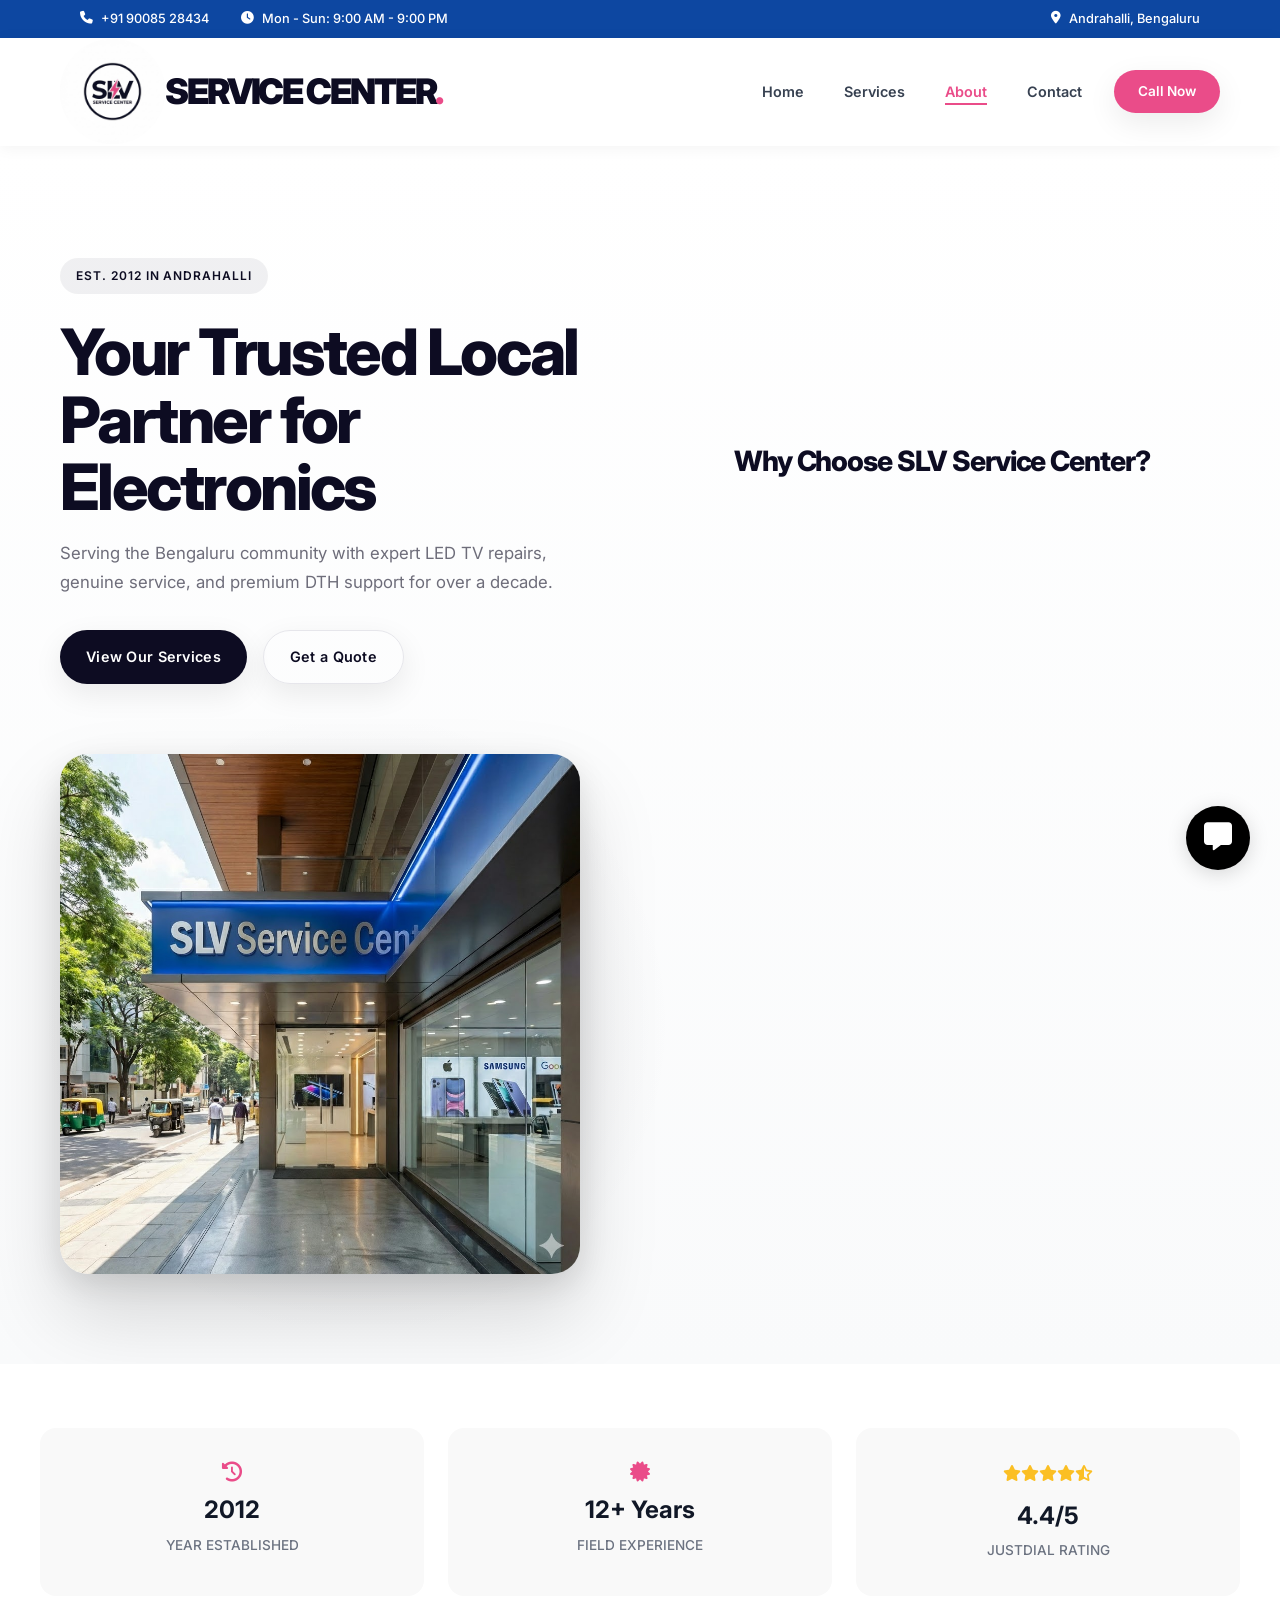
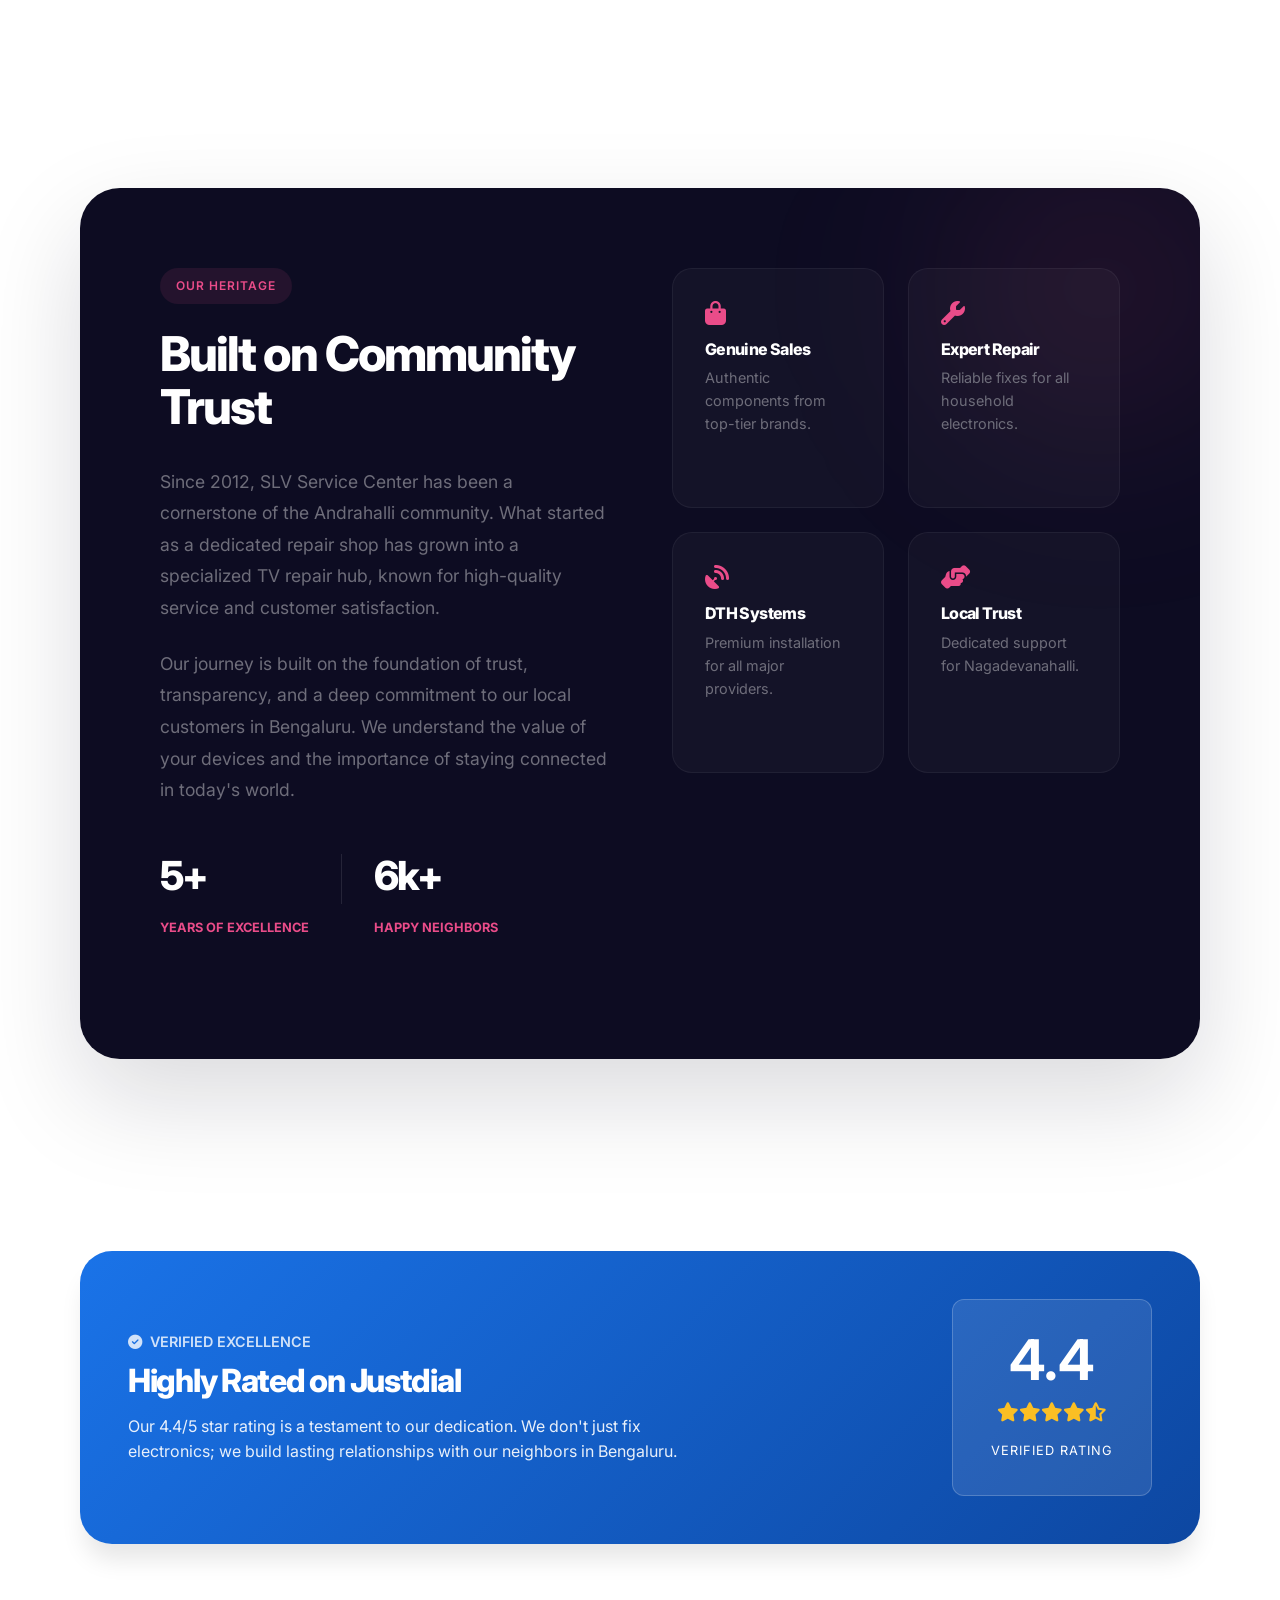
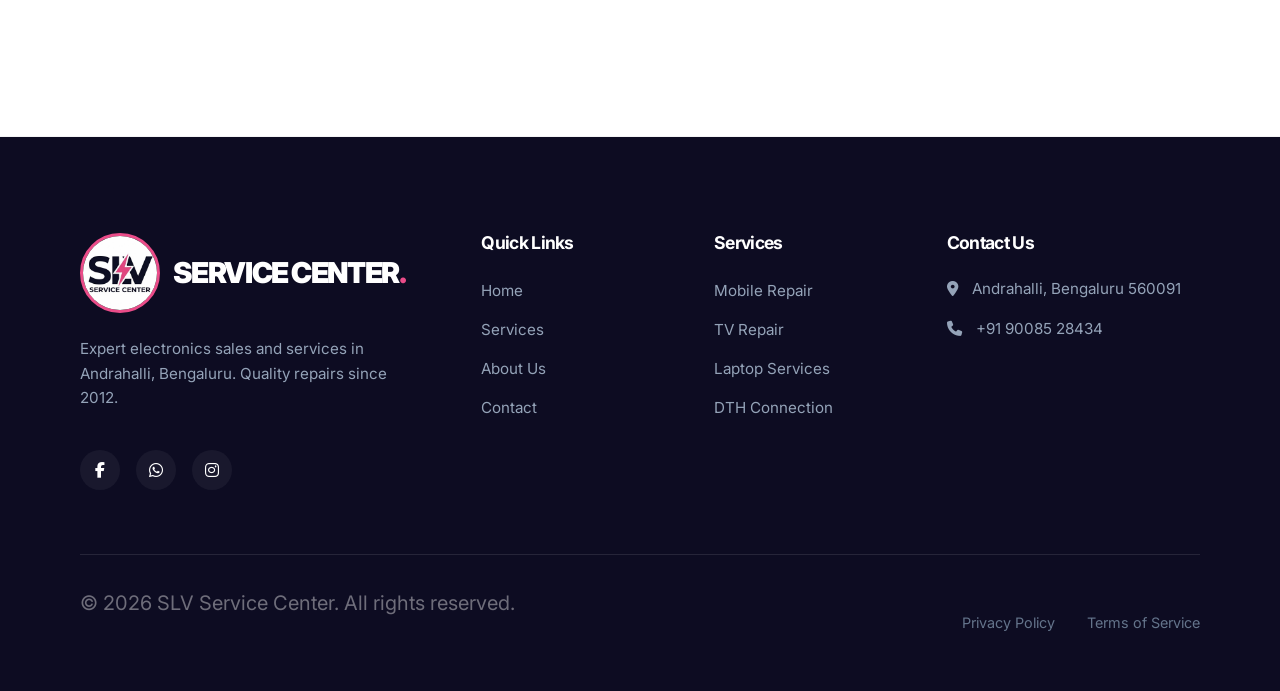
==== commit 3b5ec43d: "first commit" ====
--- a/about.html
+++ b/about.html
@@ -6,29 +6,29 @@
     <meta name="viewport" content="width=device-width, initial-scale=1.0">
 
     <!-- SEO Meta Tags -->
-    <title>About RB Electronics - Trusted Since 2012</title>
+    <title>About SLV Service Center - Trusted TV Repair Experts</title>
     <meta name="description"
-        content="Learn about RB Electronics, your local trusted partner for electronics in Bengaluru. Over 12 years of experience serving Nagadevanahalli with quality repairs and genuine products.">
+        content="Learn about SLV Service Center, your local trusted partner for LED TV repairs in Bengaluru. Over 12 years of experience serving Andrahalli with quality repairs and genuine service.">
     <meta name="keywords"
-        content="About RB Electronics, Electronics Store History, Trusted Mobile Repair, Local Business Bengaluru, Electronics Service Experts">
-    <meta name="author" content="RB Electronics">
+        content="About SLV Service Center, TV Repair History, Trusted Service Bengaluru, Electronics Service Experts">
+    <meta name="author" content="SLV Service Center">
     <meta name="robots" content="index, follow">
     <link rel="canonical" href="https://rbelectronics.com/about.html">
 
     <!-- Open Graph / Facebook -->
     <meta property="og:type" content="website">
     <meta property="og:url" content="https://rbelectronics.com/about.html">
-    <meta property="og:title" content="About Us | RB Electronics">
+    <meta property="og:title" content="About Us | SLV Service Center">
     <meta property="og:description"
-        content="Serving Bengaluru since 2012 with honesty, quality, and expertise in electronics services.">
+        content="Serving Bengaluru since 2012 with honesty, quality, and expertise in TV repair services.">
     <meta property="og:image" content="assets/rb_electronics_logo_circle_1769456589043.png">
 
     <!-- Twitter -->
     <meta property="twitter:card" content="summary_large_image">
     <meta property="twitter:url" content="https://rbelectronics.com/about.html">
-    <meta property="twitter:title" content="About Us | RB Electronics">
+    <meta property="twitter:title" content="About Us | SLV Service Center">
     <meta property="twitter:description"
-        content="Serving Bengaluru since 2012 with honesty, quality, and expertise in electronics services.">
+        content="Serving Bengaluru since 2012 with honesty, quality, and expertise in TV repair services.">
     <meta property="twitter:image" content="assets/rb_electronics_logo_circle_1769456589043.png">
 
     <!-- Favicon -->
@@ -51,11 +51,11 @@
     <div class="top-bar">
         <div class="container top-bar-content">
             <div class="top-bar-info">
-                <span><i class="fa-solid fa-phone"></i> +91 80505 66099</span>
+                <span><i class="fa-solid fa-phone"></i> +91 90085 28434</span>
                 <span><i class="fa-solid fa-clock"></i> Mon - Sun: 9:00 AM - 9:00 PM</span>
             </div>
             <div class="top-bar-info">
-                <span><i class="fa-solid fa-location-dot"></i> Nagadevanahalli, Bengaluru</span>
+                <span><i class="fa-solid fa-location-dot"></i> Andrahalli, Bengaluru</span>
             </div>
         </div>
     </div>
@@ -64,8 +64,8 @@
     <nav class="navbar">
         <div class="nav-container">
             <a href="index.html" class="logo">
-                <img src="assets/rb_electronics_logo_transparent.png" alt="RB Electronics Logo">
-                <span class="logo-text">Electronics</span>
+                <img src="assets/slv_logo_circle.png" alt="SLV Service Center Logo">
+                <span class="logo-text">Service Center</span>
             </a>
             <div style="display: flex; align-items: center;">
                 <ul class="nav-links">
@@ -74,7 +74,7 @@
                     <li><a href="about.html" class="active">About</a></li>
                     <li><a href="contact.html">Contact</a></li>
                 </ul>
-                <a href="tel:+918050566099" class="btn nav-cta" style="margin-left: 2rem;">Call Now</a>
+                <a href="tel:+919008528434" class="btn nav-cta" style="margin-left: 2rem;">Call Now</a>
                 <button class="mobile-menu-btn"><i class="fa-solid fa-bars"></i></button>
             </div>
         </div>
@@ -84,17 +84,20 @@
     <section class="hero-split">
         <div class="hero-split-grid">
             <div class="hero-left" data-aos="fade-right">
-                <span class="badge-blue-soft">Est. 2012 in Nagadevanahalli</span>
+                <span class="badge-blue-soft">Est. 2012 in Andrahalli</span>
                 <h1>Your Trusted Local Partner for Electronics</h1>
-                <p>Serving the Bengaluru community with expert repairs, genuine product sales, and premium DTH services
+                <p>Serving the Bengaluru community with expert LED TV repairs, genuine service, and premium DTH support
                     for over a decade.</p>
                 <div style="display: flex; gap: 1rem; flex-wrap: wrap;">
                     <a href="services.html" class="btn btn-pill" style="background: #0d0c22;">View Our Services</a>
                     <a href="contact.html" class="btn btn-outline btn-pill">Get a Quote</a>
                 </div>
             </div>
+            <h2 class="section-title-sm" style="font-size: 1.75rem;" data-aos="fade-right">Why Choose SLV Service
+                Center?
+            </h2>
             <div class="hero-image-container" data-aos="fade-left">
-                <img src="assets/storefront_exterior_v2_1769453397048.png" alt="RB Electronics Storefront">
+                <img src="assets/slv_storefront.jpg" alt="SLV Service Center Storefront">
             </div>
         </div>
     </section>
@@ -146,9 +149,9 @@
                         <h2 style="color: white; font-size: 3rem; margin-bottom: 2rem; letter-spacing: -0.04em;">Built
                             on Community Trust</h2>
                         <p style="color: #6e6d7a; font-size: 1.1rem; line-height: 1.8; margin-bottom: 1.5rem;">Since
-                            2012, RB Electronics has been a cornerstone of the Nagadevanahalli community. What started
-                            as a dedicated repair shop has grown into a full-service electronics hub, specializing in
-                            high-quality repairs, genuine product sales, and expert DTH installations.</p>
+                            2012, SLV Service Center has been a cornerstone of the Andrahalli community. What started
+                            as a dedicated repair shop has grown into a specialized TV repair hub, known for
+                            high-quality service and customer satisfaction.</p>
                         <p style="color: #6e6d7a; font-size: 1.1rem; line-height: 1.8;">Our journey is built on the
                             foundation of trust, transparency, and a deep commitment to our local customers in
                             Bengaluru. We understand the value of your devices and the importance of staying connected
@@ -250,19 +253,17 @@
                 <div class="footer-col" data-aos="fade-up">
                     <a href="index.html" class="footer-brand">
                         <div class="footer-logo-wrap">
-                            <img src="assets/rb_electronics_logo_transparent.png" alt="RB Electronics Logo">
-                        </div>
-                        <span class="logo-text">ELECTRONICS</span>
+                            <img src="assets/slv_logo_circle.png" alt="SLV Service Center Logo">
+                        </div>
+                        <span class="logo-text">Service Center</span>
                     </a>
-                    <p>Expert electronics sales and services in Nagadevanahalli, Bengaluru. Quality repairs since 2012.
+                    <p>Expert electronics sales and services in Andrahalli, Bengaluru. Quality repairs since 2012.
                     </p>
                     <div class="social-links">
                         <a href="#" class="social-btn"><i class="fa-brands fa-facebook-f"></i></a>
-                        <a href="https://wa.me/918050566099" class="social-btn"><i
+                        <a href="https://wa.me/919008528434" class="social-btn"><i
                                 class="fa-brands fa-whatsapp"></i></a>
                         <a href="#" class="social-btn"><i class="fa-brands fa-instagram"></i></a>
-                        <a href="mailto:info@rbelectronics.com" class="social-btn"><i
-                                class="fa-solid fa-envelope"></i></a>
                     </div>
                 </div>
 
@@ -289,15 +290,14 @@
                 <div class="footer-col" data-aos="fade-up" data-aos-delay="300">
                     <h4>Contact Us</h4>
                     <p style="margin-bottom: 1rem;"><i class="fa-solid fa-location-dot" style="margin-right: 10px;"></i>
-                        Nagadevanahalli, Bengaluru 560056</p>
+                        Andrahalli, Bengaluru 560091</p>
                     <p style="margin-bottom: 1rem;"><i class="fa-solid fa-phone" style="margin-right: 10px;"></i> +91
-                        80505 66099</p>
-                    <p><i class="fa-solid fa-envelope" style="margin-right: 10px;"></i> info@rbelectronics.com</p>
+                        90085 28434</p>
                 </div>
             </div>
 
             <div class="footer-bottom">
-                <p>&copy; 2024 RB Electronics. All rights reserved.</p>
+                <p>&copy; 2026 SLV Service Center. All rights reserved.</p>
                 <div style="display: flex; gap: 2rem;">
                     <a href="#">Privacy Policy</a>
                     <a href="#">Terms of Service</a>
@@ -379,4 +379,4 @@
     <script src="chatbot.js"></script>
 </body>
 
-</html>+</html>
--- a/style.css
+++ b/style.css
@@ -106,11 +106,36 @@
 
 @media (max-width: 768px) {
     h1 {
-        font-size: 2.5rem;
+        font-size: 3rem;
+        /* Still big but manageable */
     }
 
     h2 {
-        font-size: 2rem;
+        font-size: 2.2rem;
+    }
+
+    .container {
+        padding: 0 24px;
+    }
+}
+
+@media (max-width: 480px) {
+    h1 {
+        font-size: 2.2rem;
+        /* Mobile Portrait */
+        margin-bottom: 1.5rem;
+    }
+
+    h2 {
+        font-size: 1.8rem;
+    }
+
+    p {
+        font-size: 1rem;
+    }
+
+    .container {
+        padding: 0 20px;
     }
 }
 
@@ -168,6 +193,9 @@
     display: flex;
     justify-content: space-between;
     align-items: center;
+    flex-wrap: wrap;
+    /* Allow wrapping */
+    gap: 0.5rem;
 }
 
 .top-bar-info {
@@ -179,18 +207,48 @@
     display: flex;
     align-items: center;
     gap: 0.5rem;
+}
+
+@media (max-width: 768px) {
+    .top-bar-content {
+        justify-content: center;
+        text-align: center;
+        flex-direction: column;
+        padding: 0.5rem 0;
+    }
+
+    .top-bar-info {
+        gap: 1rem;
+        flex-direction: column;
+        align-items: center;
+    }
+
+    .top-bar {
+        display: none;
+        /* Often cleaner to hide on very small mobile, or keep if vital */
+    }
+
+    /* Make top bar visible on tablet but stacked, hidden on small mobile if needed
+       For now, let's keep it but simplified or hide it to save space.
+       Let's actually just hide it on < 600px to save screen real estate.
+    */
+}
+
+@media (max-width: 600px) {
+    .top-bar {
+        display: none;
+    }
 }
 
 /* Navigation */
 .navbar {
     background-color: var(--white);
-    padding: 0.4rem 0;
-    /* Significantly reduced vertical padding */
+    padding: 0;
+    /* Minimized padding */
     position: sticky;
     top: 0;
     z-index: 1000;
     box-shadow: 0 2px 15px rgba(0, 0, 0, 0.05);
-    /* Added slight shadow for better separation */
 }
 
 .nav-links a {
@@ -209,7 +267,6 @@
     justify-content: space-between;
     align-items: center;
     padding: 0.1rem 20px;
-    /* Reduced to minimum for vertical compactness */
     max-width: var(--max-width);
     margin: 0 auto;
 }
@@ -217,19 +274,20 @@
 .logo {
     display: flex;
     align-items: center;
-    gap: 0.4rem;
-    /* Ultra tight gap to bring logo right next to text */
+    gap: 0px;
+    /* Reduced gap to bring logo and text closer */
     text-decoration: none;
+    z-index: 1001;
+    /* Ensure logo is clickable above menu if needed */
 }
 
 .logo img {
-    width: 90px;
-    height: 90px;
+    width: 105px;
+    /* Increased size */
+    height: 105px;
+    /* Increased size */
     border-radius: 50% !important;
-    /* Force circular crop */
     object-fit: cover;
-    /* Crop to fill circle and hide white edges */
-    /* Crops to show only circular part, hides white background */
     background: transparent;
     display: block;
     transition: var(--transition);
@@ -241,7 +299,6 @@
 
 .logo-text {
     font-size: 2.2rem;
-    /* Massive text to match the 90px icon */
     font-weight: 900;
     color: var(--text-dark);
     font-family: 'Inter', sans-serif;
@@ -297,12 +354,50 @@
     border-radius: 50px;
     font-size: 0.85rem !important;
     box-shadow: 0 4px 15px rgba(26, 115, 232, 0.2);
+    white-space: nowrap;
+    /* Prevent text wrapping */
 }
 
 .nav-cta:hover {
     background: var(--secondary-color);
     transform: translateY(-2px);
     box-shadow: 0 6px 20px rgba(26, 115, 232, 0.3);
+}
+
+/* Mobile Navbar Styles */
+@media (max-width: 768px) {
+    .nav-container {
+        padding: 0.5rem 15px;
+        /* Reduce side padding */
+    }
+
+    .logo img {
+        width: 60px;
+        /* Smaller Logo */
+        height: 60px;
+    }
+
+    .logo-text {
+        font-size: 1.5rem;
+        /* Smaller Text */
+    }
+
+    .nav-cta {
+        display: none !important;
+    }
+}
+
+@media (max-width: 480px) {
+    .logo-text {
+        display: block;
+        font-size: 1.2rem;
+        /* Show text on very small screens, just smaller */
+    }
+
+    .logo img {
+        width: 45px;
+        height: 45px;
+    }
 }
 
 .mobile-menu-btn {
@@ -730,6 +825,42 @@
 }
 
 /* Stats Strip */
+.hero-stats-wrapper {
+    margin-top: -3rem;
+    position: relative;
+    z-index: 10;
+}
+
+.hero-stats-container {
+    display: flex;
+    gap: 1rem;
+    flex-wrap: wrap;
+    justify-content: flex-start;
+}
+
+.hero-stat-item {
+    background: white;
+    padding: 10px 20px;
+    border-radius: 50px;
+    border: 1px solid #f3f3f4;
+    font-size: 0.9rem;
+    font-weight: 500;
+    color: #6e6d7a;
+    box-shadow: var(--shadow-sm);
+}
+
+@media (max-width: 900px) {
+    .hero-stats-wrapper {
+        margin-top: 2rem;
+        /* Reset negative margin on mobile so it doesn't overlap weirdly */
+    }
+
+    .hero-stats-container {
+        justify-content: center;
+        /* Center stats on mobile to match hero text */
+    }
+}
+
 .stats-strip {
     padding: 4rem 20px;
 }
@@ -867,13 +998,25 @@
 .cta-block-blue {
     background: linear-gradient(135deg, #1a73e8 0%, #0d47a1 100%);
     border-radius: 32px;
-    /* Softer corners */
     padding: 6rem 4rem;
-    /* More GAPING */
     text-align: center;
     color: white;
     margin: 4rem 0;
     box-shadow: 0 20px 25px -5px rgba(0, 0, 0, 0.1);
+}
+
+@media (max-width: 768px) {
+    .cta-block-blue {
+        padding: 4rem 2rem;
+        border-radius: 24px;
+        margin: 2rem 0;
+    }
+}
+
+@media (max-width: 480px) {
+    .cta-block-blue {
+        padding: 3rem 1.5rem;
+    }
 }
 
 .cta-block-blue h2 {
@@ -1007,9 +1150,16 @@
 /* Premium Process Steps (6 Steps) */
 .process-grid-premium {
     display: grid;
-    grid-template-columns: repeat(auto-fit, minmax(320px, 1fr));
+    grid-template-columns: repeat(auto-fit, minmax(280px, 1fr));
     gap: 2rem;
     padding-bottom: 2rem;
+}
+
+@media (max-width: 600px) {
+    .process-grid-premium {
+        grid-template-columns: 1fr;
+        gap: 1.5rem;
+    }
 }
 
 .process-card-premium {
@@ -1111,13 +1261,46 @@
         width: 100%;
         background-color: var(--white);
         flex-direction: column;
-        padding: 1rem;
-        box-shadow: var(--shadow-md);
+        padding: 2rem;
+        gap: 1.5rem;
+        box-shadow: 0 10px 40px rgba(0, 0, 0, 0.1);
         text-align: center;
+        border-top: 1px solid #f3f3f4;
     }
 
     .nav-links.active {
         display: flex;
+        animation: slideDown 0.3s ease forwards;
+    }
+
+    @keyframes slideDown {
+        from {
+            opacity: 0;
+            transform: translateY(-10px);
+        }
+
+        to {
+            opacity: 1;
+            transform: translateY(0);
+        }
+    }
+
+    /* Remove underline animation on mobile as it can look odd */
+    .nav-links a {
+        font-size: 1.1rem;
+        display: block;
+        width: 100%;
+    }
+
+    .nav-links a::after {
+        display: none;
+    }
+
+    .nav-links a:hover {
+        color: var(--primary-color);
+        background-color: #f9fafb;
+        /* Subtle background highlight instead */
+        border-radius: 8px;
     }
 
     .mobile-menu-btn {
@@ -1471,8 +1654,9 @@
     width: 80px;
     height: 80px;
     border-radius: 50%;
-    background: #0d0c22;
-    /* footer bg */
+    background: black;
+    border: 3px solid var(--primary-color);
+    /* Visible boundary */
     overflow: hidden;
     display: flex;
     align-items: center;
@@ -1485,6 +1669,8 @@
     height: 100%;
     object-fit: cover;
     border-radius: 50%;
+    transform: scale(2.2);
+    /* Aggressive zoom to completely remove white borders */
 }
 
 .footer-brand .logo-text {
